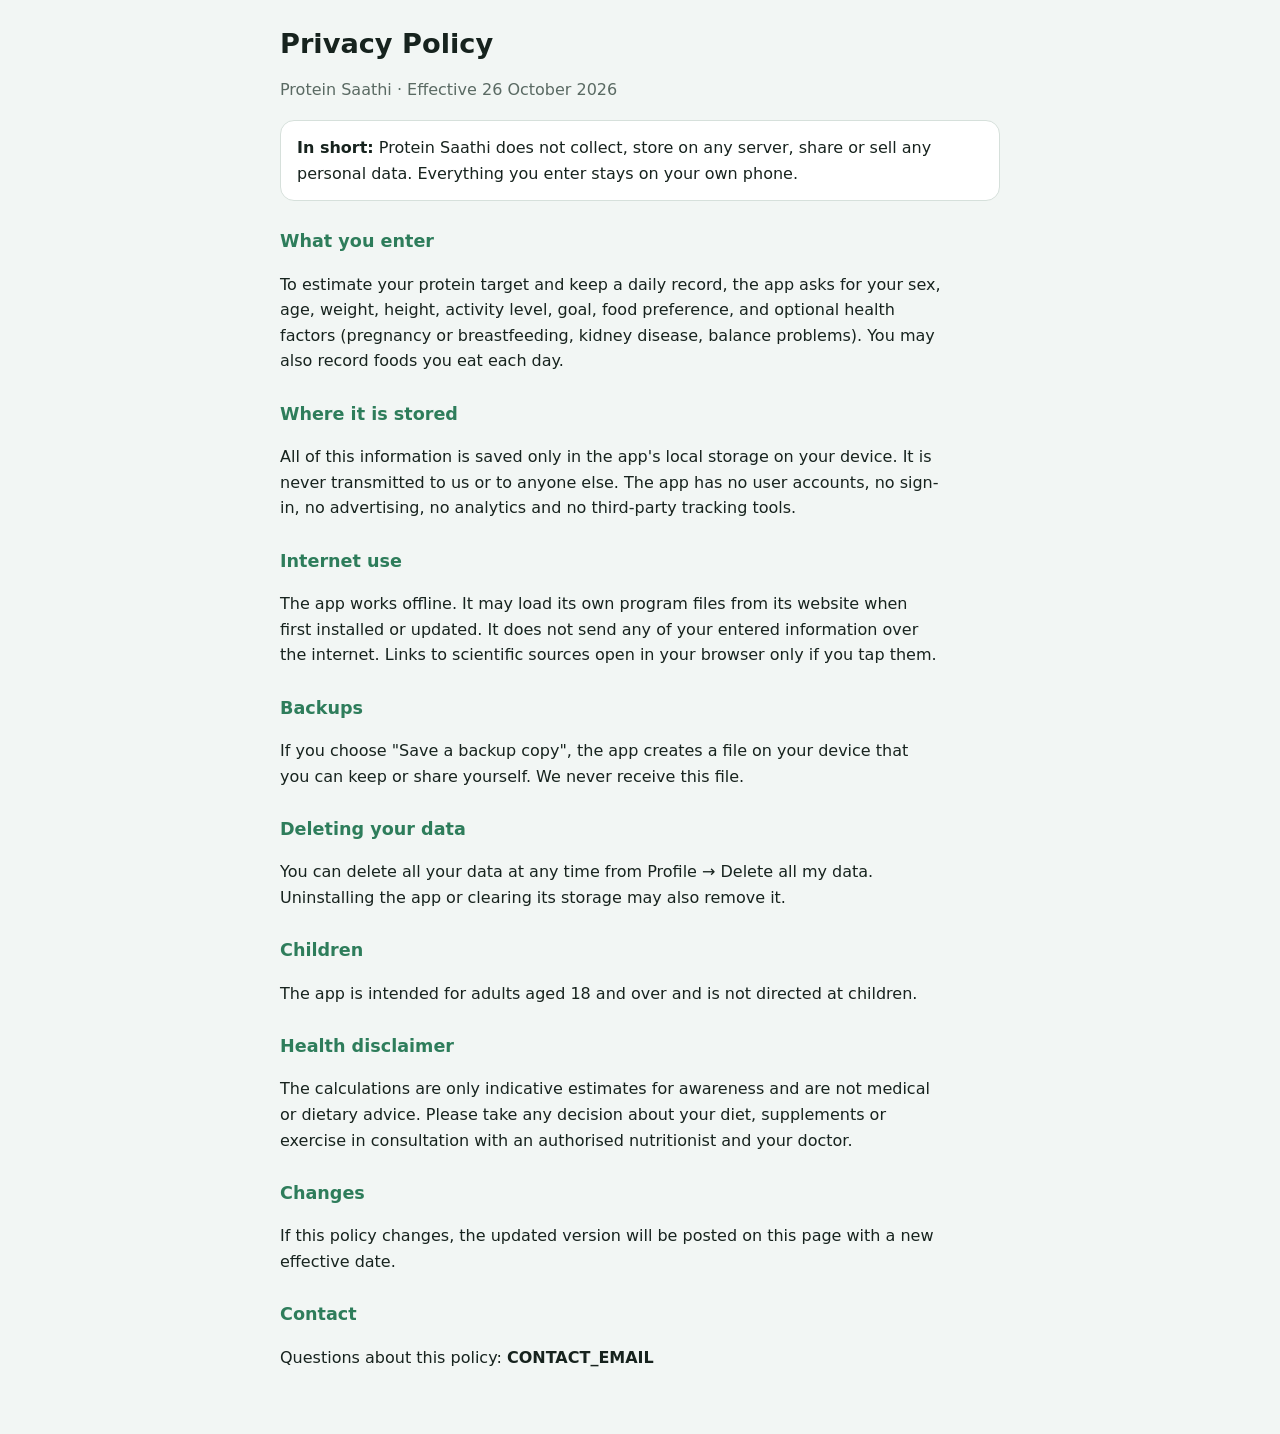
==== privacy.html @ c015dec5 "Add files via upload" ====
<!doctype html>
<html lang="en-IN">
<head>
<meta charset="utf-8">
<meta name="viewport" content="width=device-width, initial-scale=1">
<title>Protein Saathi Privacy Policy</title>
<style>
:root{--bg:#F2F6F4;--ink:#17231E;--muted:#5A6A63;--brand:#2E7D5B;--card:#fff;--line:#D6E0DB;color-scheme:light}
@media (prefers-color-scheme:dark){:root{--bg:#0E1512;--ink:#E5EEE9;--muted:#9BAFA5;--brand:#5FBF8E;--card:#16201B;--line:#2A3832;color-scheme:dark}}
body{margin:0;background:var(--bg);color:var(--ink);font:16px/1.6 system-ui,-apple-system,"Segoe UI",Roboto,"Noto Sans",Arial,sans-serif}
main{max-width:720px;margin:0 auto;padding:28px max(16px,env(safe-area-inset-right)) 48px max(16px,env(safe-area-inset-left))}
h1{font-size:1.7rem;line-height:1.2;margin:0 0 4px}
h2{font-size:1.1rem;margin:26px 0 6px;color:var(--brand)}
p,li{max-width:65ch}
.muted{color:var(--muted)}
.box{background:var(--card);border:1px solid var(--line);border-radius:14px;padding:14px 16px;margin-top:18px}
a{color:var(--brand)}
</style>
</head>
<body>
<main>
  <h1>Privacy Policy</h1>
  <p class="muted">Protein Saathi · Effective 26 October 2026</p>

  <div class="box"><b>In short:</b> Protein Saathi does not collect, store on any server, share or sell any personal data. Everything you enter stays on your own phone.</div>

  <h2>What you enter</h2>
  <p>To estimate your protein target and keep a daily record, the app asks for your sex, age, weight, height, activity level, goal, food preference, and optional health factors (pregnancy or breastfeeding, kidney disease, balance problems). You may also record foods you eat each day.</p>

  <h2>Where it is stored</h2>
  <p>All of this information is saved only in the app's local storage on your device. It is never transmitted to us or to anyone else. The app has no user accounts, no sign-in, no advertising, no analytics and no third-party tracking tools.</p>

  <h2>Internet use</h2>
  <p>The app works offline. It may load its own program files from its website when first installed or updated. It does not send any of your entered information over the internet. Links to scientific sources open in your browser only if you tap them.</p>

  <h2>Backups</h2>
  <p>If you choose "Save a backup copy", the app creates a file on your device that you can keep or share yourself. We never receive this file.</p>

  <h2>Deleting your data</h2>
  <p>You can delete all your data at any time from Profile → Delete all my data. Uninstalling the app or clearing its storage may also remove it.</p>

  <h2>Children</h2>
  <p>The app is intended for adults aged 18 and over and is not directed at children.</p>

  <h2>Health disclaimer</h2>
  <p>The calculations are only indicative estimates for awareness and are not medical or dietary advice. Please take any decision about your diet, supplements or exercise in consultation with an authorised nutritionist and your doctor.</p>

  <h2>Changes</h2>
  <p>If this policy changes, the updated version will be posted on this page with a new effective date.</p>

  <h2>Contact</h2>
  <p>Questions about this policy: <b>CONTACT_EMAIL</b></p>
</main>
</body>
</html>
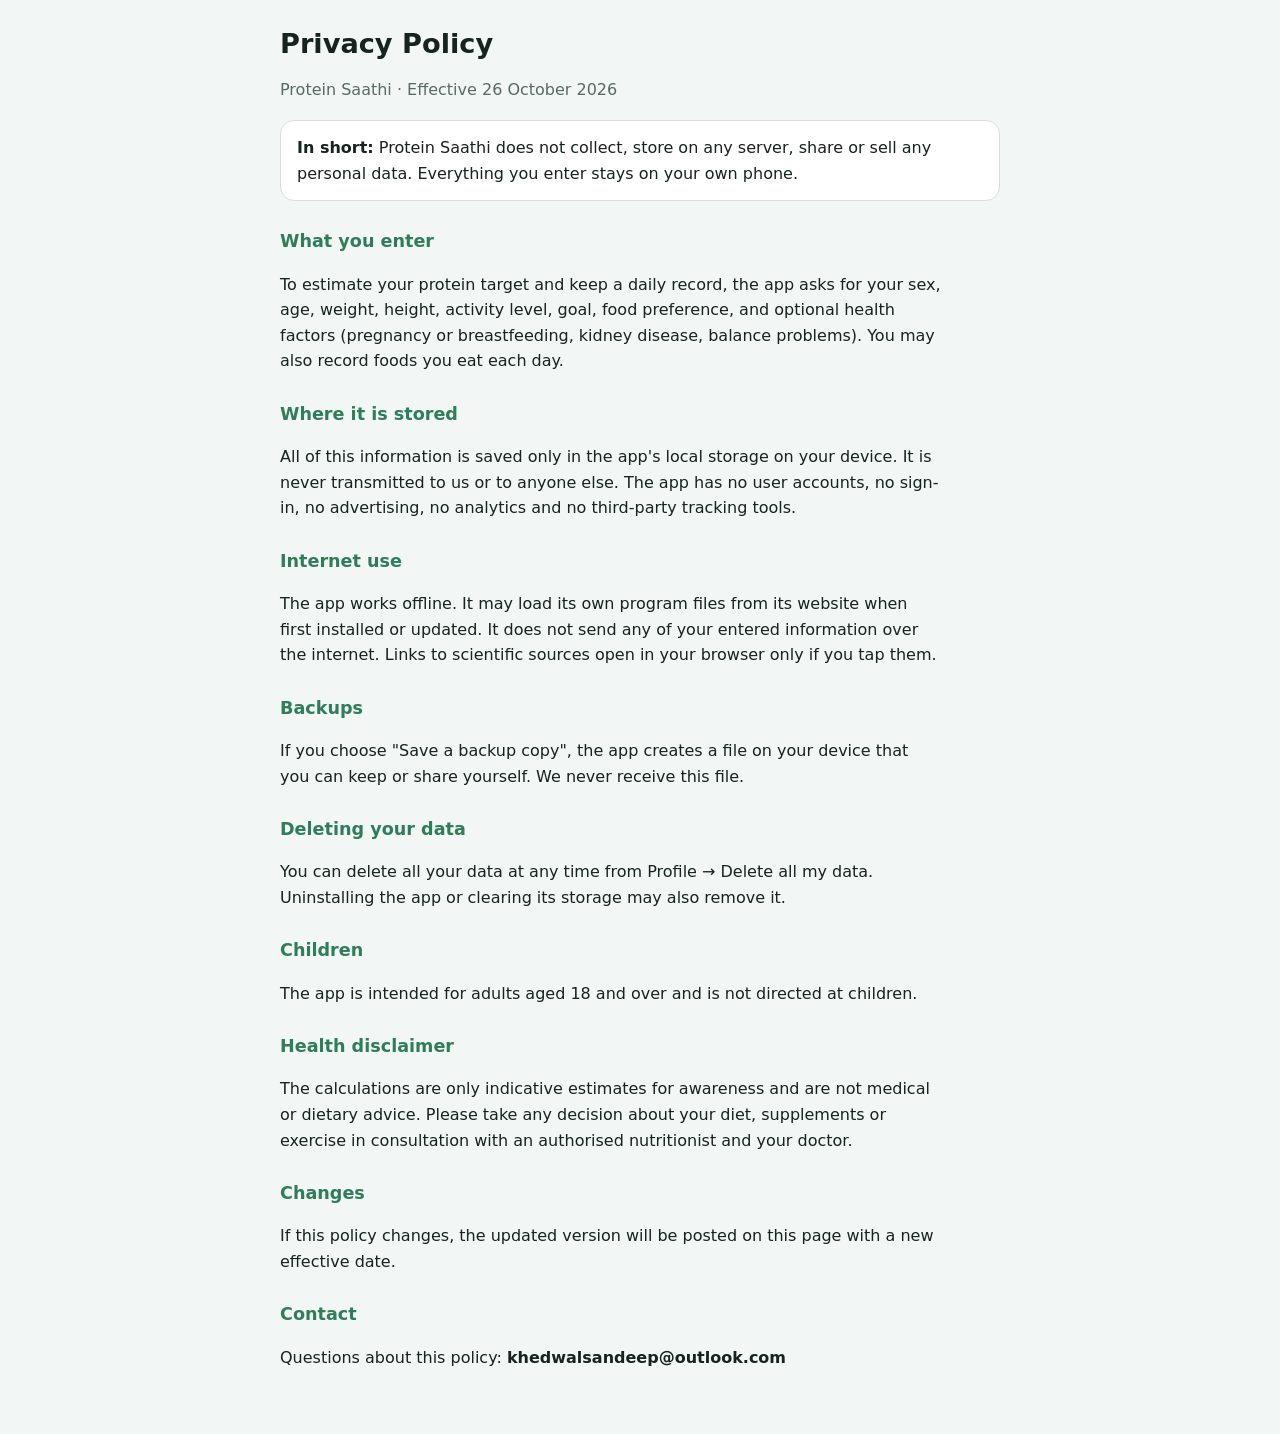
==== commit 4d1e6b8a: "Add files via upload" ====
--- a/privacy.html
+++ b/privacy.html
@@ -49,7 +49,7 @@
   <p>If this policy changes, the updated version will be posted on this page with a new effective date.</p>
 
   <h2>Contact</h2>
-  <p>Questions about this policy: <b>CONTACT_EMAIL</b></p>
+  <p>Questions about this policy: <b>khedwalsandeep@outlook.com</b></p>
 </main>
 </body>
 </html>
